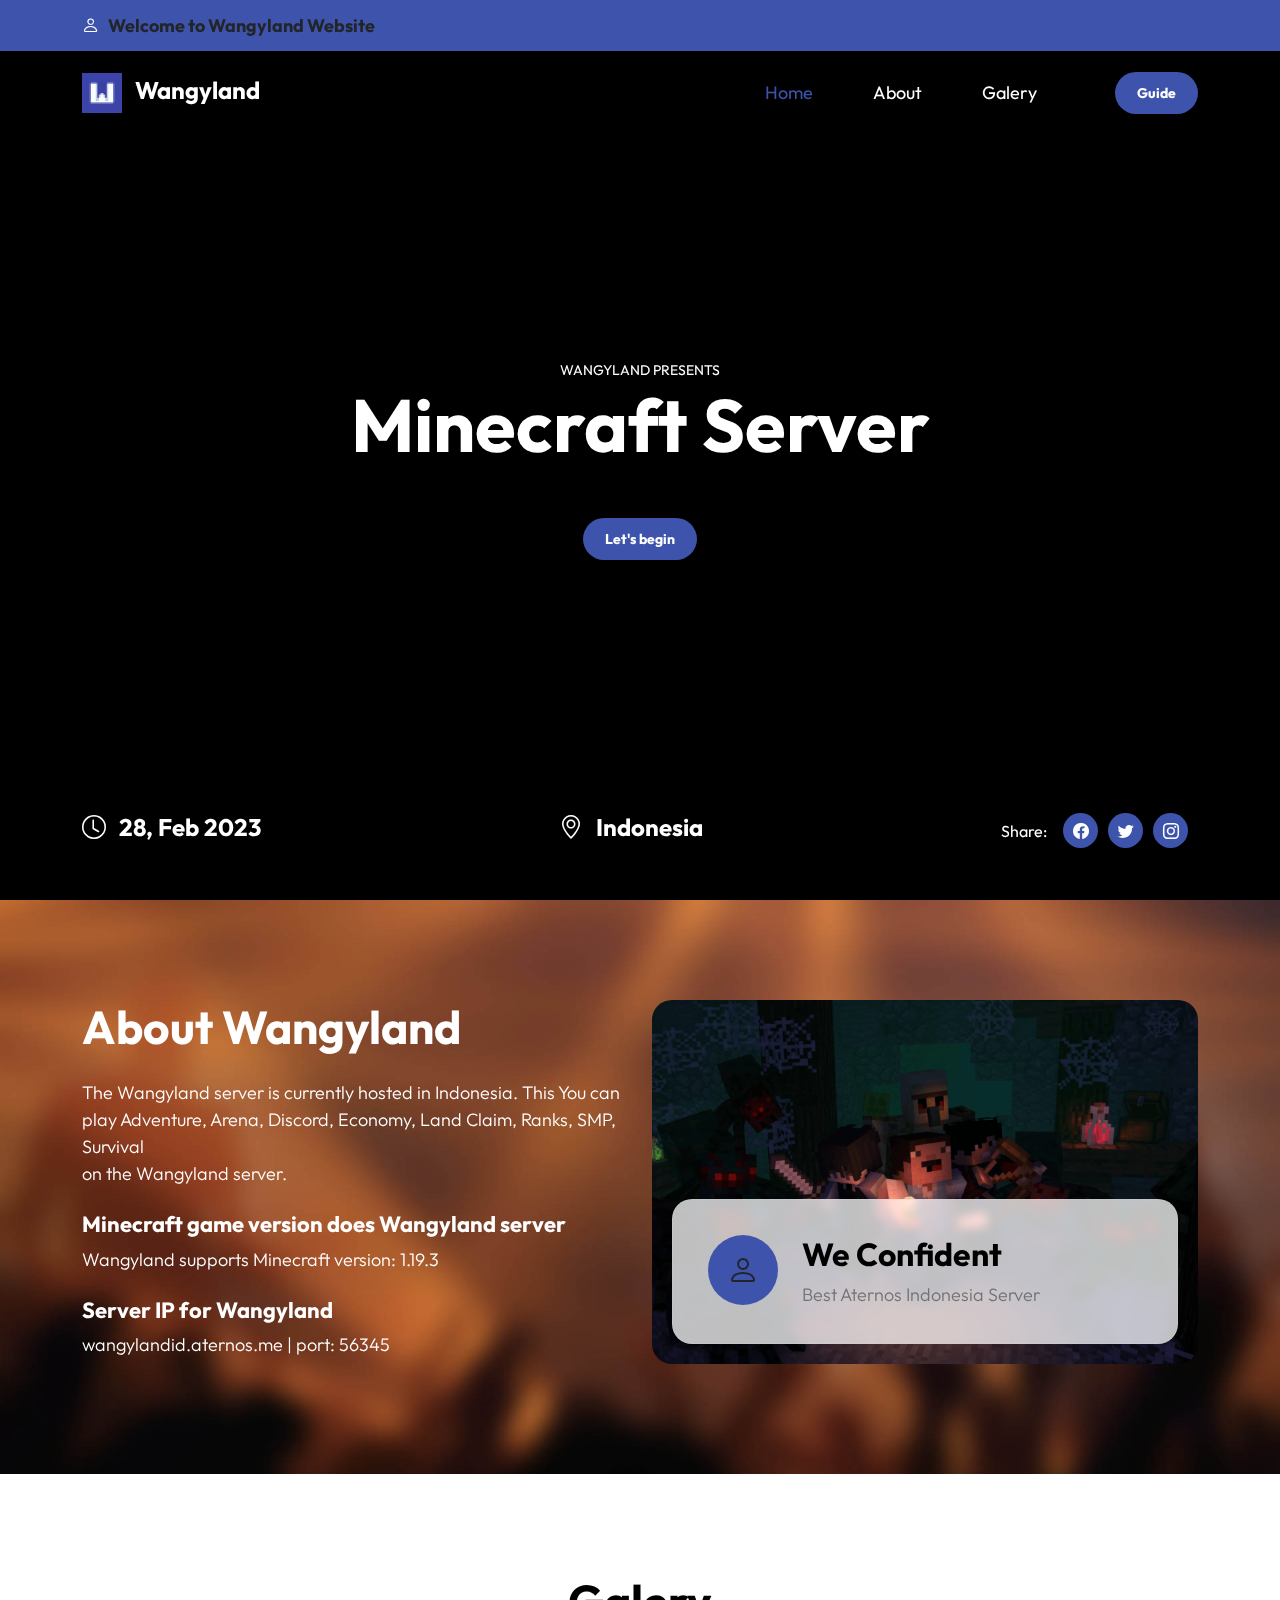
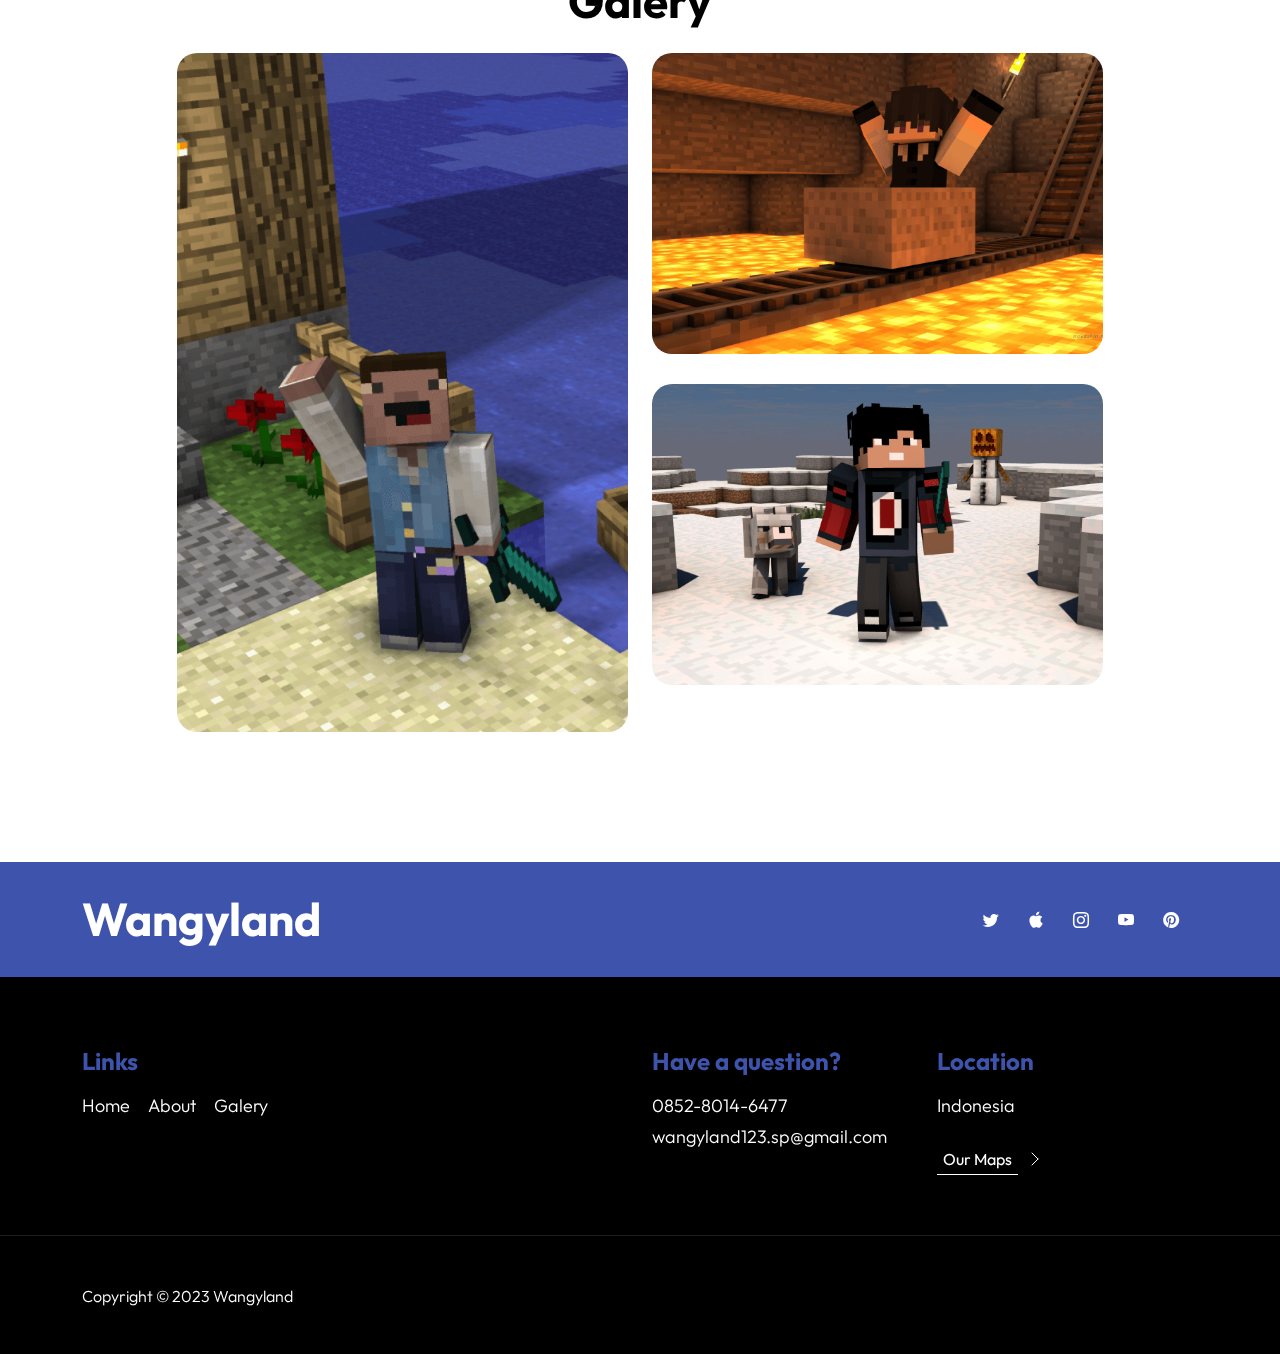
==== index.html @ ce084ea9 "Update href guide" ====
<!DOCTYPE html>
<html lang="en">

<head>
    <meta charset="utf-8">
    <meta name="viewport" content="width=device-width, initial-scale=1">
    <meta name="description" content="">
    <meta name="author" content="Dev Dewa">

    <title>Wangyland</title>

    <!-- FAVICON -->
    <link rel="apple-touch-icon" sizes="180x180" href="favicon/apple-touch-icon.png">
    <link rel="icon" type="image/png" sizes="32x32" href="favicon/favicon-32x32.png">
    <link rel="icon" type="image/png" sizes="16x16" href="favicon/favicon-16x16.png">
    <link rel="manifest" href="favicon/site.webmanifest">
    <link rel="mask-icon" href="favicon/safari-pinned-tab.svg" color="#5bbad5">
    <meta name="msapplication-TileColor" content="#ffc40d">
    <meta name="theme-color" content="#ffffff">
    
    <!-- CSS FILES -->
    <link rel="preconnect" href="https://fonts.googleapis.com">
    <link rel="preconnect" href="https://fonts.gstatic.com" crossorigin>
    <link href="https://fonts.googleapis.com/css2?family=Outfit:wght@100;200;400;700&display=swap" rel="stylesheet">
    <link href="css/bootstrap.min.css" rel="stylesheet">
    <link href="css/bootstrap-icons.css" rel="stylesheet">
    <link href="css/style.css" rel="stylesheet">

</head>

<body>

    <main>

        <header class="site-header">
            <div class="container">
                <div class="row">

                    <div class="col-lg-12 col-12 d-flex flex-wrap">
                        <p class="d-flex me-4 mb-0">
                            <i class="bi-person custom-icon me-2"></i>
                            <strong class="text-dark">Welcome to Wangyland Website</strong>
                        </p>
                    </div>

                </div>
            </div>
        </header>

        <nav class="navbar navbar-expand-lg">
            <div class="container">
                <a class="navbar-brand" href="/">
                <img src="images/logo.png" width="40px" class="me-2">
                  Wangyland
                </a>

                <a href="/guide" class="btn custom-btn d-lg-none ms-auto me-4">Guide</a>

                <button class="navbar-toggler" type="button" data-bs-toggle="collapse" data-bs-target="#navbarNav"
                    aria-controls="navbarNav" aria-expanded="false" aria-label="Toggle navigation">
                    <span class="navbar-toggler-icon"></span>
                </button>

                <div class="collapse navbar-collapse" id="navbarNav">
                    <ul class="navbar-nav align-items-lg-center ms-auto me-lg-5">
                        <li class="nav-item">
                            <a class="nav-link click-scroll" href="#home">Home</a>
                        </li>

                        <li class="nav-item">
                            <a class="nav-link click-scroll" href="#about">About</a>
                        </li>

                        <li class="nav-item">
                            <a class="nav-link click-scroll" href="#galery">Galery</a>
                        </li>

                        <!-- <li class="nav-item">
                            <a class="nav-link click-scroll" href="#section_4">Pricing</a>
                        </li> -->
                    </ul>

                    <a href="/guide" class="btn custom-btn d-lg-block d-none">Guide</a>
                </div>
            </div>
        </nav>

        <section class="hero-section" id="home">
            <div class="section-overlay"></div>

            <div class="container d-flex justify-content-center align-items-center">
                <div class="row">

                    <div class="col-12 mt-auto mb-5 text-center">
                        <small>Wangyland Presents</small>

                        <h1 class="text-white mb-5">Minecraft Server</h1>

                        <a class="btn custom-btn smoothscroll" href="#about">Let's begin</a>
                    </div>

                    <div class="col-lg-12 col-12 mt-auto d-flex flex-column flex-lg-row text-center">
                        <div class="date-wrap">
                            <h5 class="text-white">
                                <i class="custom-icon bi-clock me-2"></i>
                                28, Feb 2023
                            </h5>
                        </div>

                        <div class="location-wrap mx-auto py-3 py-lg-0">
                            <h5 class="text-white">
                                <i class="custom-icon bi-geo-alt me-2"></i>
                                Indonesia
                            </h5>
                        </div>

                        <div class="social-share">
                            <ul class="social-icon d-flex align-items-center justify-content-center">
                                <span class="text-white me-3">Share:</span>

                                <li class="social-icon-item">
                                    <a href="#" class="social-icon-link">
                                        <span class="bi-facebook"></span>
                                    </a>
                                </li>

                                <li class="social-icon-item">
                                    <a href="#" class="social-icon-link">
                                        <span class="bi-twitter"></span>
                                    </a>
                                </li>

                                <li class="social-icon-item">
                                    <a href="#" class="social-icon-link">
                                        <span class="bi-instagram"></span>
                                    </a>
                                </li>
                            </ul>
                        </div>
                    </div>
                </div>
            </div>

            <div class="video-wrap">
                <video autoplay="" loop="" muted="" class="custom-video" poster="">
                    <source src="video/video.mp4" type="video/mp4">

                    Your browser does not support the video tag.
                </video>
            </div>
        </section>


        <section class="about-section section-padding" id="about">
            <div class="container">
                <div class="row">

                    <div class="col-lg-6 col-12 mb-4 mb-lg-0 d-flex align-items-center">
                        <div class="services-info">
                            <h2 class="text-white mb-4">About Wangyland</h2>

                            <p class="text-white">The Wangyland server is currently hosted in Indonesia. This
                                You can play Adventure, Arena, Discord, Economy, Land Claim, Ranks, SMP, Survival<br>on the Wangyland server.</p>

                            <h6 class="text-white mt-4">Minecraft game version does Wangyland server</h6>

                            <p class="text-white">Wangyland supports Minecraft version: 1.19.3</p>

                            <h6 class="text-white mt-4">Server IP for Wangyland</h6>

                            <p class="text-white">wangylandid.aternos.me | port: 56345</p>
                        </div>
                    </div>

                    <div class="col-lg-6 col-12">
                        <div class="about-text-wrap">
                            <img src="images/1.png" class="about-image img-fluid">

                            <div class="about-text-info d-flex">
                                <div class="d-flex">
                                    <i class="about-text-icon bi-person"></i>
                                </div>


                                <div class="ms-4">
                                    <h3>We Confident</h3>

                                    <p class="mb-0">Best Aternos Indonesia Server</p>
                                </div>
                            </div>
                        </div>
                    </div>

                </div>
            </div>
        </section>


        <section class="artists-section section-padding" id="galery">
            <div class="container">
                <div class="row justify-content-center">

                    <div class="col-12 text-center">
                        <h2 class="mb-4">Galery</h1>
                    </div>

                    <div class="col-lg-5 col-12">
                        <div class="artists-thumb">
                            <div class="artists-image-wrap">
                                <img src="images/2.png"
                                    class="artists-image img-fluid">
                            </div>

                            <div class="artists-hover">
                                <p>
                                    <strong>Name</strong>
                                    Wordlyfield
                                </p>

                                <p>
                                    <strong>Position</strong>
                                    Founder
                                </p>

                                <p>
                                    <strong>-</strong>
                                    -
                                </p>

                                <hr>

                                <p class="mb-0">
                                    <strong>Youtube</strong>
                                    <a href="#">-</a>
                                </p>
                            </div>
                        </div>
                    </div>

                    <div class="col-lg-5 col-12">
                        <div class="artists-thumb">
                            <div class="artists-image-wrap">
                                <img src="images/3.png"
                                    class="artists-image img-fluid">
                            </div>

                            <div class="artists-hover">
                                <p>
                                    <strong>Name</strong>
                                    Tanuki23
                                </p>

                                <p>
                                    <strong>Position</strong>
                                    Co-Founder
                                </p>

                                <p>
                                    <strong>-</strong>
                                    -
                                </p>

                                <hr>

                                <p class="mb-0">
                                    <strong>Youtube</strong>
                                    <a href="#">-</a>
                                </p>
                            </div>
                        </div>

                        <div class="artists-thumb">
                            <img src="images/4.png"
                                class="artists-image img-fluid">

                            <div class="artists-hover">
                                <p>
                                    <strong>Name</strong>
                                    DewaGaming
                                </p>

                                <p>
                                    <strong>Position</strong>
                                    Admin Server
                                </p>

                                <p>
                                    <strong>-</strong>
                                    -
                                </p>

                                <hr>

                                <p class="mb-0">
                                    <strong>Youtube</strong>
                                    <a href="#">-</a>
                                </p>
                            </div>
                        </div>
                    </div>

                </div>
            </div>
        </section>
<!-- 
        <section class="pricing-section section-padding section-bg" id="section_4">
            <div class="container">
                <div class="row">

                    <div class="col-lg-8 col-12 mx-auto">
                        <h2 class="text-center mb-4">Plans, you' love</h2>
                    </div>

                    <div class="col-lg-6 col-12">
                        <div class="pricing-thumb">
                            <div class="d-flex">
                                <div>
                                    <h3><small>Member+ ( Life Time )</small> $5</h3>

                                    <p>Including good things:</p>
                                </div>

                                <p class="pricing-tag ms-auto">Save up to <span>50%</span></h2>
                            </div>

                            <ul class="pricing-list mt-3">
                                <li class="pricing-list-item">platform for potential customers</li>

                                <li class="pricing-list-item">digital experience</li>

                                <li class="pricing-list-item">high-quality sound</li>

                                <li class="pricing-list-item">standard content</li>
                            </ul>

                            <a class="link-fx-1 color-contrast-higher mt-4" href="tutorial.html">
                                <span>Buy Ticket</span>
                                <svg class="icon" viewBox="0 0 32 32" aria-hidden="true">
                                    <g fill="none" stroke="currentColor" stroke-linecap="round" stroke-linejoin="round">
                                        <circle cx="16" cy="16" r="15.5"></circle>
                                        <line x1="10" y1="18" x2="16" y2="12"></line>
                                        <line x1="16" y1="12" x2="22" y2="18"></line>
                                    </g>
                                </svg>
                            </a>
                        </div>
                    </div>

                    <div class="col-lg-6 col-12 mt-4 mt-lg-0">
                        <div class="pricing-thumb">
                            <div class="d-flex">
                                <div>
                                    <h3><small>VIP</small> $50</h3>

                                    <p>What makes a premium festava?</p>
                                </div>
                            </div>

                            <ul class="pricing-list mt-3">
                                <li class="pricing-list-item">platform for potential customers</li>

                                <li class="pricing-list-item">digital experience</li>

                                <li class="pricing-list-item">high-quality sound</li>

                                <li class="pricing-list-item">premium content</li>

                                <li class="pricing-list-item">live chat support</li>
                            </ul>

                            <a class="link-fx-1 color-contrast-higher mt-4" href="tutorial.html">
                                <span>Buy Ticket</span>
                                <svg class="icon" viewBox="0 0 32 32" aria-hidden="true">
                                    <g fill="none" stroke="currentColor" stroke-linecap="round" stroke-linejoin="round">
                                        <circle cx="16" cy="16" r="15.5"></circle>
                                        <line x1="10" y1="18" x2="16" y2="12"></line>
                                        <line x1="16" y1="12" x2="22" y2="18"></line>
                                    </g>
                                </svg>
                            </a>
                        </div>
                    </div>

                </div>
            </div>
        </section> -->

    </main>


    <footer class="site-footer">
        <div class="site-footer-top">
            <div class="container">
                <div class="row">

                    <div class="col-lg-6 col-12">
                        <h2 class="text-white mb-lg-0">Wangyland</h2>
                    </div>

                    <div class="col-lg-6 col-12 d-flex justify-content-lg-end align-items-center">
                        <ul class="social-icon d-flex justify-content-lg-end">
                            <li class="social-icon-item">
                                <a href="#" class="social-icon-link">
                                    <span class="bi-twitter"></span>
                                </a>
                            </li>

                            <li class="social-icon-item">
                                <a href="#" class="social-icon-link">
                                    <span class="bi-apple"></span>
                                </a>
                            </li>

                            <li class="social-icon-item">
                                <a href="#" class="social-icon-link">
                                    <span class="bi-instagram"></span>
                                </a>
                            </li>

                            <li class="social-icon-item">
                                <a href="#" class="social-icon-link">
                                    <span class="bi-youtube"></span>
                                </a>
                            </li>

                            <li class="social-icon-item">
                                <a href="#" class="social-icon-link">
                                    <span class="bi-pinterest"></span>
                                </a>
                            </li>
                        </ul>
                    </div>
                </div>
            </div>
        </div>

        <div class="container">
            <div class="row">

                <div class="col-lg-6 col-12 mb-4 pb-2">
                    <h5 class="site-footer-title mb-3">Links</h5>

                    <ul class="site-footer-links">
                        <li class="site-footer-link-item">
                            <a href="#home" class="site-footer-link smoothscroll">Home</a>
                        </li>

                        <li class="site-footer-link-item">
                            <a href="#about" class="site-footer-link smoothscroll">About</a>
                        </li>

                        <li class="site-footer-link-item">
                            <a href="#galery" class="site-footer-link smoothscroll">Galery</a>
                        </li>

                        <!-- <li class="site-footer-link-item">
                            <a href="#" class="site-footer-link">Pricing</a>
                        </li> -->
                    </ul>
                </div>

                <div class="col-lg-3 col-md-6 col-12 mb-4 mb-lg-0">
                    <h5 class="site-footer-title mb-3">Have a question?</h5>

                    <p class="text-white d-flex mb-1">
                        <a href="tel: 0852-8014-6477" class="site-footer-link">
                            0852-8014-6477
                        </a>
                    </p>

                    <p class="text-white d-flex">
                        <a href="mailto:wangyland123.sp@gmail.com" class="site-footer-link">
                            wangyland123.sp@gmail.com
                        </a>
                    </p>
                </div>

                <div class="col-lg-3 col-md-6 col-11 mb-4 mb-lg-0 mb-md-0">
                    <h5 class="site-footer-title mb-3">Location</h5>

                    <p class="text-white d-flex mt-3 mb-2">
                        Indonesia</p>

                    <a class="link-fx-1 color-contrast-higher mt-3" href="#">
                        <span>Our Maps</span>
                        <svg class="icon" viewBox="0 0 32 32" aria-hidden="true">
                            <g fill="none" stroke="currentColor" stroke-linecap="round" stroke-linejoin="round">
                                <circle cx="16" cy="16" r="15.5"></circle>
                                <line x1="10" y1="18" x2="16" y2="12"></line>
                                <line x1="16" y1="12" x2="22" y2="18"></line>
                            </g>
                        </svg>
                    </a>
                </div>
            </div>
        </div>

        <div class="site-footer-bottom">
            <div class="container">
                <div class="row">

                    <div class="col-lg-3 col-12 mt-5">
                        <p class="copyright-text">Copyright © 2023 Wangyland</p>
                    </div>

                    <!-- <div class="col-lg-8 col-12 mt-lg-5">
                        <ul class="site-footer-links">
                            <li class="site-footer-link-item">
                                <a href="#" class="site-footer-link">Terms &amp; Conditions</a>
                            </li>

                            <li class="site-footer-link-item">
                                <a href="#" class="site-footer-link">Privacy Policy</a>
                            </li>
                        </ul>
                    </div> -->
                </div>
            </div>
        </div>
    </footer>

    <!-- JS -->
    <script src="js/jquery.min.js"></script>
    <script src="js/bootstrap.min.js"></script>
    <script src="js/jquery.sticky.js"></script>
    <script src="js/click-scroll.js"></script>
    <script src="js/custom.js"></script>

</body>

</html>
---- css/style.css ----
/*---------------------------------------
  CUSTOM PROPERTIES ( VARIABLES )             
-----------------------------------------*/
:root {
  --white-color:                  #ffffff;
  --primary-color:                #3E54AC;
  --secondary-color:              #3E54AC;
  --section-bg-color:             #ECF2FF;
  --custom-btn-bg-color:          #3E54AC;
  --custom-btn-bg-hover-color:    #655DBB;
  --dark-color:                   #000000;
  --p-color:                      #717275;
  --border-color:                 #3E54AC;
  --link-hover-color:             #655DBB;

  --body-font-family:             'Outfit', sans-serif;

  --h1-font-size:                 74px;
  --h2-font-size:                 46px;
  --h3-font-size:                 32px;
  --h4-font-size:                 28px;
  --h5-font-size:                 24px;
  --h6-font-size:                 22px;
  --p-font-size:                  18px;
  --btn-font-size:                14px;
  --copyright-font-size:          16px;

  --border-radius-large:          100px;
  --border-radius-medium:         20px;
  --border-radius-small:          10px;

  --font-weight-light:            300;
  --font-weight-normal:           400;
  --font-weight-bold:             700;
}

body {
  background-color: var(--white-color);
  font-family: var(--body-font-family); 
}


/*---------------------------------------
  TYPOGRAPHY               
-----------------------------------------*/

h2,
h3,
h4,
h5,
h6 {
  color: var(--dark-color);
}

h1,
h2,
h3,
h4,
h5,
h6 {
  font-weight: var(--font-weight-bold);
}

h1 {
  font-size: var(--h1-font-size);
}

h2 {
  font-size: var(--h2-font-size);
}

h3 {
  font-size: var(--h3-font-size);
}

h4 {
  font-size: var(--h4-font-size);
}

h5 {
  font-size: var(--h5-font-size);
}

h6 {
  font-size: var(--h6-font-size);
}

p {
  color: var(--p-color);
  font-size: var(--p-font-size);
  font-weight: var(--font-weight-light);
}

ul li {
  color: var(--p-color);
  font-size: var(--p-font-size);
  font-weight: var(--font-weight-light);
}

a, 
button {
  touch-action: manipulation;
  transition: all 0.3s;
}

a {
  display: inline-block;
  color: var(--primary-color);
  text-decoration: none;
}

a:hover {
  color: var(--link-hover-color);
}

b,
strong {
  font-weight: var(--font-weight-bold);
}

.link-fx-1 {
  color: var(--white-color);
  position: relative;
  display: inline-flex;
  align-items: center;
  height: 32px;
  padding: 0 6px;
  text-decoration: none;
  -webkit-font-smoothing: antialiased;
  -moz-osx-font-smoothing: grayscale;
}

.link-fx-1:hover {
  color: var(--link-hover-color);
}

.link-fx-1:hover::before {
  transform: translateX(17px) scaleX(0);
  transition: transform .2s;
}

.link-fx-1:hover .icon circle {
  stroke-dashoffset: 200;
  transition: stroke-dashoffset .2s .1s;
}

.link-fx-1:hover .icon line {
  transform: rotate(-180deg);
}

.link-fx-1:hover .icon line:last-child {
  transform: rotate(180deg);
}

.link-fx-1::before {
  content: "";
  position: absolute;
  bottom: 0;
  left: 0;
  width: 100%;
  height: 1px;
  background-color: currentColor;
  transform-origin: right center;
  transition: transform .2s .1s;
}

.link-fx-1 .icon {
  position: absolute;
  right: 0;
  bottom: 0;
  transform: translateX(100%) rotate(90deg);
  font-size: 32px;
}

.icon {
  --size: 1em;
  height: var(--size);
  width: var(--size);
  display: inline-block;
  color: inherit;
  fill: currentColor;
  line-height: 1;
  flex-shrink: 0;
  max-width: initial;
}

.link-fx-1 .icon circle {
  stroke-dasharray: 100;
  stroke-dashoffset: 100;
  transition: stroke-dashoffset .2s;
}

.link-fx-1 .icon line {
  transition: transform .4s;
  transform-origin: 13px 15px;
}

.link-fx-1 .icon line:last-child {
  transform-origin: 19px 15px;
}


/*---------------------------------------
  SECTION               
-----------------------------------------*/
.section-padding {
  padding-top: 100px;
  padding-bottom: 100px;
}

.section-bg {
  background-color: var(--section-bg-color);
}

.section-overlay {
  background-color: var(--dark-color);
  position: absolute;
  top: 0;
  left: 0;
  pointer-events: none;
  width: 100%;
  height: 100%;
  opacity: 0.35;
}

.section-overlay + .container {
  position: relative;
}

.tab-content {
  background-color: var(--white-color);
  border-radius: var(--border-radius-medium);
  padding: 45px;
}

.nav-tabs {
  background-color: var(--section-bg-color);
  border-radius: var(--border-radius-large);
  border-bottom: 0;
  padding: 15px;
}

.nav-tabs .nav-link {
  border-radius: var(--border-radius-large);
  border: 0;
  padding: 15px 25px;
  transition: all 0.3s;
}

.nav-tabs .nav-link:first-child {
  margin-right: 15px;
}

.nav-tabs .nav-item.show .nav-link, 
.nav-tabs .nav-link.active,
.nav-tabs .nav-link:focus, 
.nav-tabs .nav-link:hover {
  background: var(--white-color);
  box-shadow: 0 1rem 3rem rgba(0,0,0,.175);
  color: var(--primary-color);
}

.nav-tabs h5 {
  color: var(--p-color); 
  margin-bottom: 0;
}

.nav-tabs .nav-link.active h5,
.nav-tabs .nav-link:focus h5, 
.nav-tabs .nav-link:hover h5 {
  color: var(--primary-color);
}


/*---------------------------------------
  CUSTOM ICON COLOR               
-----------------------------------------*/
.custom-icon {
  color: var(--white-color);
}


/*---------------------------------------
  CUSTOM BUTTON               
-----------------------------------------*/
.custom-btn {
  background: var(--custom-btn-bg-color);
  border: 2px solid transparent;
  border-radius: var(--border-radius-large);
  color: var(--white-color);
  font-size: var(--btn-font-size);
  font-weight: var(--font-weight-bold);
  line-height: normal;
  transition: all 0.3s;
  padding: 10px 20px;
}

.custom-btn:hover {
  background: var(--custom-btn-bg-hover-color);
  color: var(--white-color);
}

.custom-border-btn {
  background: transparent;
  border: 2px solid var(--custom-btn-bg-color);
  color: var(--custom-btn-bg-color);
}

.navbar-expand-lg .navbar-nav .nav-link.custom-btn:hover,
.custom-border-btn:hover {
  background: var(--custom-btn-bg-hover-color);
  border-color: transparent;
  color: var(--white-color);
}

.custom-btn-bg-white {
  border-color: var(--white-color);
  color: var(--white-color);
}


/*---------------------------------------
  VIDEO              
-----------------------------------------*/
.video-wrap {
  z-index: -100;
}

.custom-video {
  position: absolute;
  top: 0;
  left: 0;
  object-fit: cover;
  width: 100%;
  height: 100%;
}


/*---------------------------------------
  SITE HEADER              
-----------------------------------------*/
.site-header {
  background-color: var(--primary-color);
  padding-top: 12px;
  padding-bottom: 12px;
}


/*---------------------------------------
  NAVIGATION              
-----------------------------------------*/
.sticky-wrapper {
  position: absolute;
  top: 0;
  right: 0;
  left: 0;
  margin-top: 51px;
}

.sticky-wrapper.is-sticky .navbar {
  background-color: var(--dark-color);
}

.navbar {
  background: transparent;
  z-index: 9;
}

.navbar-brand,
.navbar-brand:hover {
  color: var(--white-color);
  font-size: var(--h5-font-size);
  font-weight: var(--font-weight-bold);
}

.navbar-expand-lg .navbar-nav .nav-link {
  border-radius: var(--border-radius-large);
  margin: 10px;
  padding: 10px 20px;
}

.navbar-nav .nav-link {
  display: inline-block;
  color: var(--white-color);
  font-size: var(--p-font-size);
  font-weight: var(--font-weight-normal);
  position: relative;
  padding-top: 15px;
  padding-bottom: 15px;
}

.navbar-nav .nav-link.active, 
.navbar-nav .nav-link:hover {
  color: var(--secondary-color);
}

.navbar-toggler {
  border: 0;
  padding: 0;
  cursor: pointer;
  margin: 0;
  width: 30px;
  height: 35px;
  outline: none;
}

.navbar-toggler:focus {
  outline: none;
  box-shadow: none;
}

.navbar-toggler[aria-expanded="true"] .navbar-toggler-icon {
  background: transparent;
}

.navbar-toggler[aria-expanded="true"] .navbar-toggler-icon:before,
.navbar-toggler[aria-expanded="true"] .navbar-toggler-icon:after {
  transition: top 300ms 50ms ease, -webkit-transform 300ms 350ms ease;
  transition: top 300ms 50ms ease, transform 300ms 350ms ease;
  transition: top 300ms 50ms ease, transform 300ms 350ms ease, -webkit-transform 300ms 350ms ease;
  top: 0;
}

.navbar-toggler[aria-expanded="true"] .navbar-toggler-icon:before {
  transform: rotate(45deg);
}

.navbar-toggler[aria-expanded="true"] .navbar-toggler-icon:after {
  transform: rotate(-45deg);
}

.navbar-toggler .navbar-toggler-icon {
  background: var(--white-color);
  transition: background 10ms 300ms ease;
  display: block;
  width: 30px;
  height: 2px;
  position: relative;
}

.navbar-toggler .navbar-toggler-icon:before,
.navbar-toggler .navbar-toggler-icon:after {
  transition: top 300ms 350ms ease, -webkit-transform 300ms 50ms ease;
  transition: top 300ms 350ms ease, transform 300ms 50ms ease;
  transition: top 300ms 350ms ease, transform 300ms 50ms ease, -webkit-transform 300ms 50ms ease;
  position: absolute;
  right: 0;
  left: 0;
  background: var(--white-color);
  width: 30px;
  height: 2px;
  content: '';
}

.navbar-toggler .navbar-toggler-icon::before {
  top: -8px;
}

.navbar-toggler .navbar-toggler-icon::after {
  top: 8px;
}


/*---------------------------------------
  HERO        
-----------------------------------------*/
.hero-section {
  position: relative;
  overflow: hidden;
  padding-top: 100px;
  height: calc(100vh - 51px);
}

.hero-section small {
  color: var(--white-color);
  text-transform: uppercase;
}

.hero-section .section-overlay {
  z-index: 2;
  opacity: 0.45;
}

.hero-section .container {
  position: relative;
  z-index: 2;
  height: 100%;
  padding-bottom: 50px;
}

.hero-section .container .row {
  height: 100%;
}


/*---------------------------------------
  ABOUT              
-----------------------------------------*/
.about-section {
  background-image: url('../images/blur.jpg');
  background-color: #704010;
  background-repeat: no-repeat;
  background-size: cover;
  position: relative;
}

.about-image {
  border-radius: var(--border-radius-medium);
  display: block;
}

.about-text-wrap {
  position: relative;
}

.about-text-icon {
  background: var(--primary-color);
  border-radius: 100%;
  font-size: var(--h3-font-size);
  width: 70px;
  height: 70px;
  line-height: 70px;
  text-align: center;
}

.about-text-info {
  backdrop-filter: blur(5px) saturate(180%);
  -webkit-backdrop-filter: blur(5px) saturate(180%);
  background-color: rgba(255, 255, 255, 0.75);
  border-radius: var(--border-radius-medium);
  border: 1px solid rgba(209, 213, 219, 0.3);
  position: absolute;
  bottom: 0;
  right: 0;
  left: 0;
  margin: 20px;
  padding: 35px;
}


/*---------------------------------------
  ARTISTS              
-----------------------------------------*/
.artists-thumb {
  position: relative;
  overflow: hidden;
  margin-bottom: 30px;
}

.artists-image {
  border-radius: var(--border-radius-medium);
  display: block;
  width: 100%;
}

.artists-thumb:hover .artists-hover {
  transform: translateY(0);
  opacity: 1;
}

.artists-hover {
  background-color: var(--primary-color);
  background-color: rgba(248, 203, 46, 0.75);
  border-radius: var(--border-radius-medium);
  backdrop-filter: blur(5px) saturate(180%);
  -webkit-backdrop-filter: blur(5px) saturate(180%);
  margin: 20px;
  padding: 35px;
  transition: all 0.5s ease;
  transform: translateY(100%);
  position: absolute;
  bottom: 0;
  right: 0;
  left: 0;
  opacity: 0;
}

.artists-hover p strong {
  color: var(--white-color);
  display: inline-block;
  min-width: 180px;
  margin-right: 20px;
}

.artists-hover p a {
  color: var(--secondary-color);
}

.artists-hover p a:hover {
  color: var(--white-color);
}

.artists-hover hr {
  margin: 1.5rem 0;
}


/*---------------------------------------
  PRICING              
-----------------------------------------*/
.pricing-thumb {
  border: 5px dotted var(--dark-color);
  border-radius: var(--border-radius-medium);
  position: relative;
  padding: 50px;
}

.pricing-thumb h3 small {
  display: inline-block;
  font-size: var(--p-font-size);
  margin-right: 15px;
}

.pricing-list {
  column-count: 2;
  padding-left: 20px;
}

.pricing-list-item {
  line-height: normal;
  margin-right: 10px;
  margin-bottom: 10px;
}

.pricing-tag {
  background-color: var(--secondary-color);
  border-radius: var(--border-radius-large);
  color: var(--white-color);
  font-weight: var(--font-weight-bold);
  text-align: center;
  display: flex;
  flex-direction: column;
  justify-content: center;
  align-items: center;
  width: 120px;
  height: 120px;
  position: absolute;
  top: 0;
  right: 0;
  margin: 20px;
}

.pricing-tag span {
  font-size: 180%;
  line-height: normal;
}

.pricing-thumb .link-fx-1 {
  color: var(--primary-color);
}

.pricing-thumb .link-fx-1:hover {
  color: var(--link-hover-color);
}


/*---------------------------------------
  CONTACT               
-----------------------------------------*/
.google-map {
  border-radius: var(--border-radius-medium);
}


/*---------------------------------------
  SITE FOOTER              
-----------------------------------------*/
.site-footer {
  background-color: var(--dark-color);
  position: relative;
  overflow: hidden;
  padding-bottom: 30px;
}

.site-footer-top {
  background-color: var(--secondary-color);
  background-repeat: no-repeat;
  margin-bottom: 70px;
  padding-top: 30px;
  padding-bottom: 30px;
}

.site-footer-bottom {
  border-top: 1px solid #1f1c1c;
  margin-top: 60px;
}

.site-footer-title {
  color: var(--primary-color); 
}

.site-footer-link,
.copyright-text {
  color: var(--white-color);
}

.site-footer-links {
  padding-left: 0;
}

.site-footer-link-item {
  list-style: none;
  display: inline-block;
  margin-right: 15px;
}

.copyright-text {
  font-size: var(--copyright-font-size);
}


/*---------------------------------------
  SOCIAL ICON               
-----------------------------------------*/
.social-icon {
  margin: 0;
  padding: 0;
}

.social-icon-item {
  list-style: none;
  display: inline-block;
  vertical-align: top;
}

.social-icon-link {
  background: var(--secondary-color);
  border-radius: var(--border-radius-large);
  color: var(--white-color);
  font-size: var(--copyright-font-size);
  display: block;
  margin-right: 10px;
  text-align: center;
  width: 35px;
  height: 35px;
  line-height: 36px;
  transition: background 0.2s, color 0.2s;
}

.social-icon-link:hover {
  background: var(--primary-color);
  color: var(--white-color);
}

.social-icon-link span {
  display: block;
}

.social-icon-link span:hover::before{
  animation: spinAround 2s linear infinite;
}

@keyframes spinAround {
  from {
    transform: rotate(0deg)
  }
  to {
    transform: rotate(360deg);
  }
}


/*---------------------------------------
  RESPONSIVE STYLES               
-----------------------------------------*/
@media screen and (max-width: 991px) {
  h1 {
    font-size: 62px;
  }

  h2 {
    font-size: 36px;
  }

  h3 {
    font-size: 32px;
  }

  h4 {
    font-size: 28px;
  }

  h5 {
    font-size: 20px;
  }

  h6 {
    font-size: 18px;
  }

  .section-padding {
    padding-top: 50px;
    padding-bottom: 50px;
  }
  
  .navbar {
    background-color: var(--dark-color);
  }

  .navbar-expand-lg .navbar-nav {
    padding-bottom: 30px;
  }

  .navbar-expand-lg .navbar-nav .nav-link {
    padding: 0;
  }

  .hero-section {
    padding-top: 150px;
  }

  .pricing-thumb {
    padding: 35px;
  }

  .schedule-table h3 {
    font-size: 22px;
  }

  .schedule-table th {
    padding: 20px;
  }

  .schedule-table tr, 
  .schedule-table td {
    padding: 25px;
  }

  .ticket-section {
    padding-top: 130px;
  }

  .ticket-form {
    padding: 30px;
  }
}

@media screen and (max-width: 767px) {
  .custom-btn {
    font-size: 14px;
    padding: 10px 20px;
  }
}

@media screen and (max-width: 480px) {
  h1 {
    font-size: 52px;
  }

  h2 {
    font-size: 28px;
  }

  h3 {
    font-size: 26px;
  }

  h4 {
    font-size: 22px;
  }

  h5 {
    font-size: 20px;
  }
  
  .artists-section p {
    font-size: 14px;
  }

  .artists-hover {
    padding: 15px;
  }
}

@media screen and (max-width: 360px) {
  nav a img {
    display: none;
  }

  .artists-section p {
    font-size: 13px;
  }

  .artists-hover {
    padding: 15px 10px;
  }
}
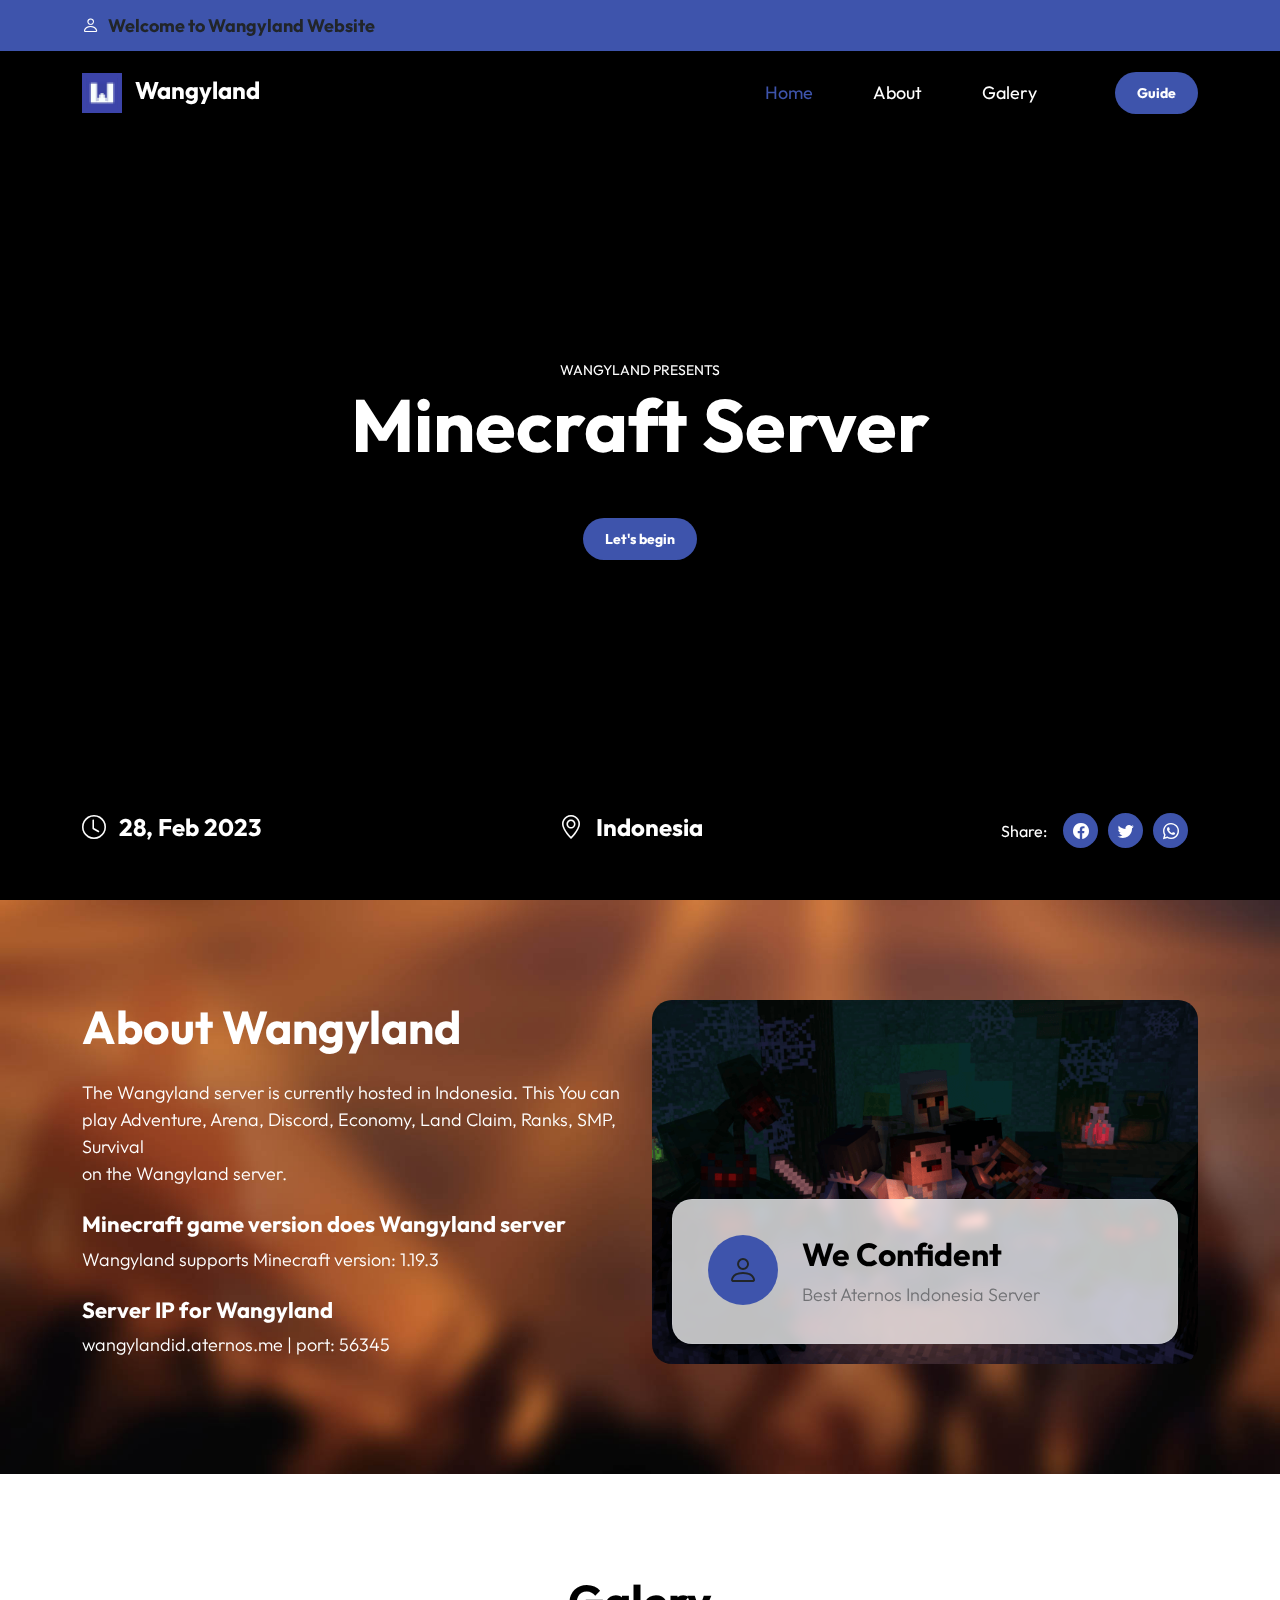
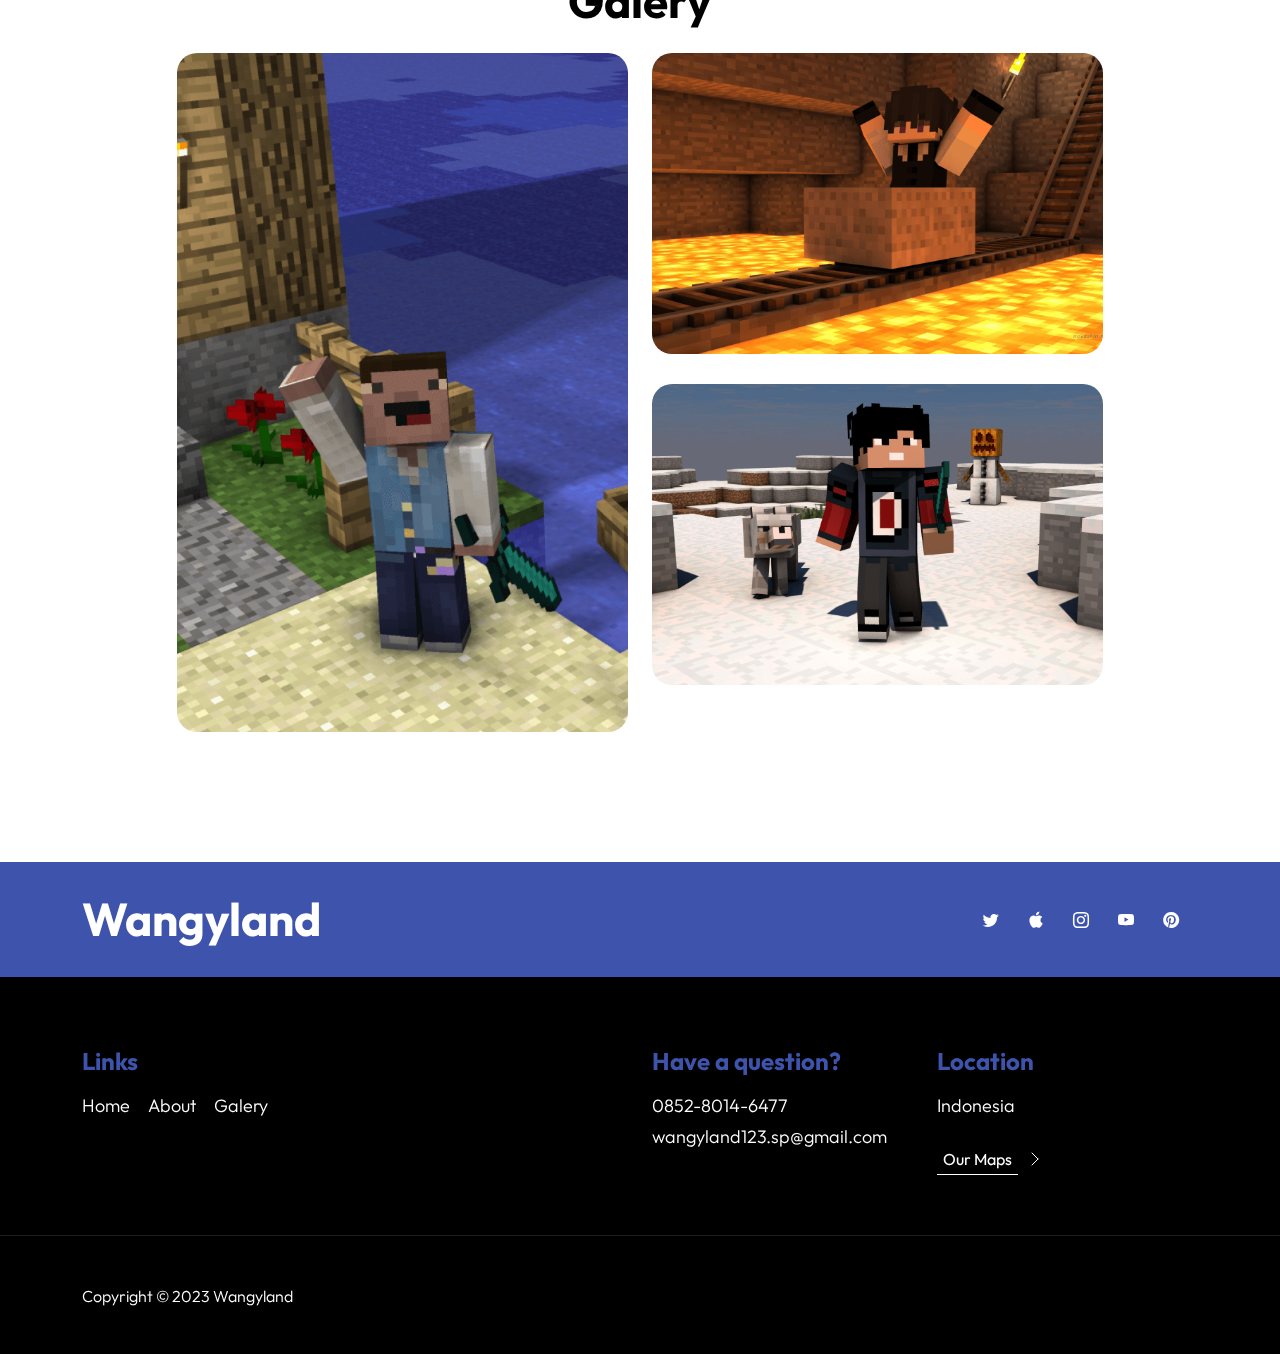
==== commit 3822fab6: "Add link in share icon and change instagram to whatsapp" ====
--- a/index.html
+++ b/index.html
@@ -54,7 +54,7 @@
                   Wangyland
                 </a>
 
-                <a href="/guide" class="btn custom-btn d-lg-none ms-auto me-4">Guide</a>
+                <a href="guide.html" class="btn custom-btn d-lg-none ms-auto me-4">Guide</a>
 
                 <button class="navbar-toggler" type="button" data-bs-toggle="collapse" data-bs-target="#navbarNav"
                     aria-controls="navbarNav" aria-expanded="false" aria-label="Toggle navigation">
@@ -80,7 +80,7 @@
                         </li> -->
                     </ul>
 
-                    <a href="/guide" class="btn custom-btn d-lg-block d-none">Guide</a>
+                    <a href="guide.html" class="btn custom-btn d-lg-block d-none">Guide</a>
                 </div>
             </div>
         </nav>
@@ -119,20 +119,20 @@
                                 <span class="text-white me-3">Share:</span>
 
                                 <li class="social-icon-item">
-                                    <a href="#" class="social-icon-link">
+                                    <a href="https://www.facebook.com/sharer/sharer.php?u=https://wangyland.vercel.app/" class="social-icon-link">
                                         <span class="bi-facebook"></span>
                                     </a>
                                 </li>
 
                                 <li class="social-icon-item">
-                                    <a href="#" class="social-icon-link">
+                                    <a href="https://twitter.com/intent/tweet?url=https://wangyland.vercel.app/&text=" class="social-icon-link">
                                         <span class="bi-twitter"></span>
                                     </a>
                                 </li>
 
                                 <li class="social-icon-item">
-                                    <a href="#" class="social-icon-link">
-                                        <span class="bi-instagram"></span>
+                                    <a href="https://api.whatsapp.com/send?text=Wangyland, Minecraft Server, Java (PC)%0ahttps://wangyland.vercel.app/" class="social-icon-link">
+                                        <span class="bi-whatsapp"></span>
                                     </a>
                                 </li>
                             </ul>
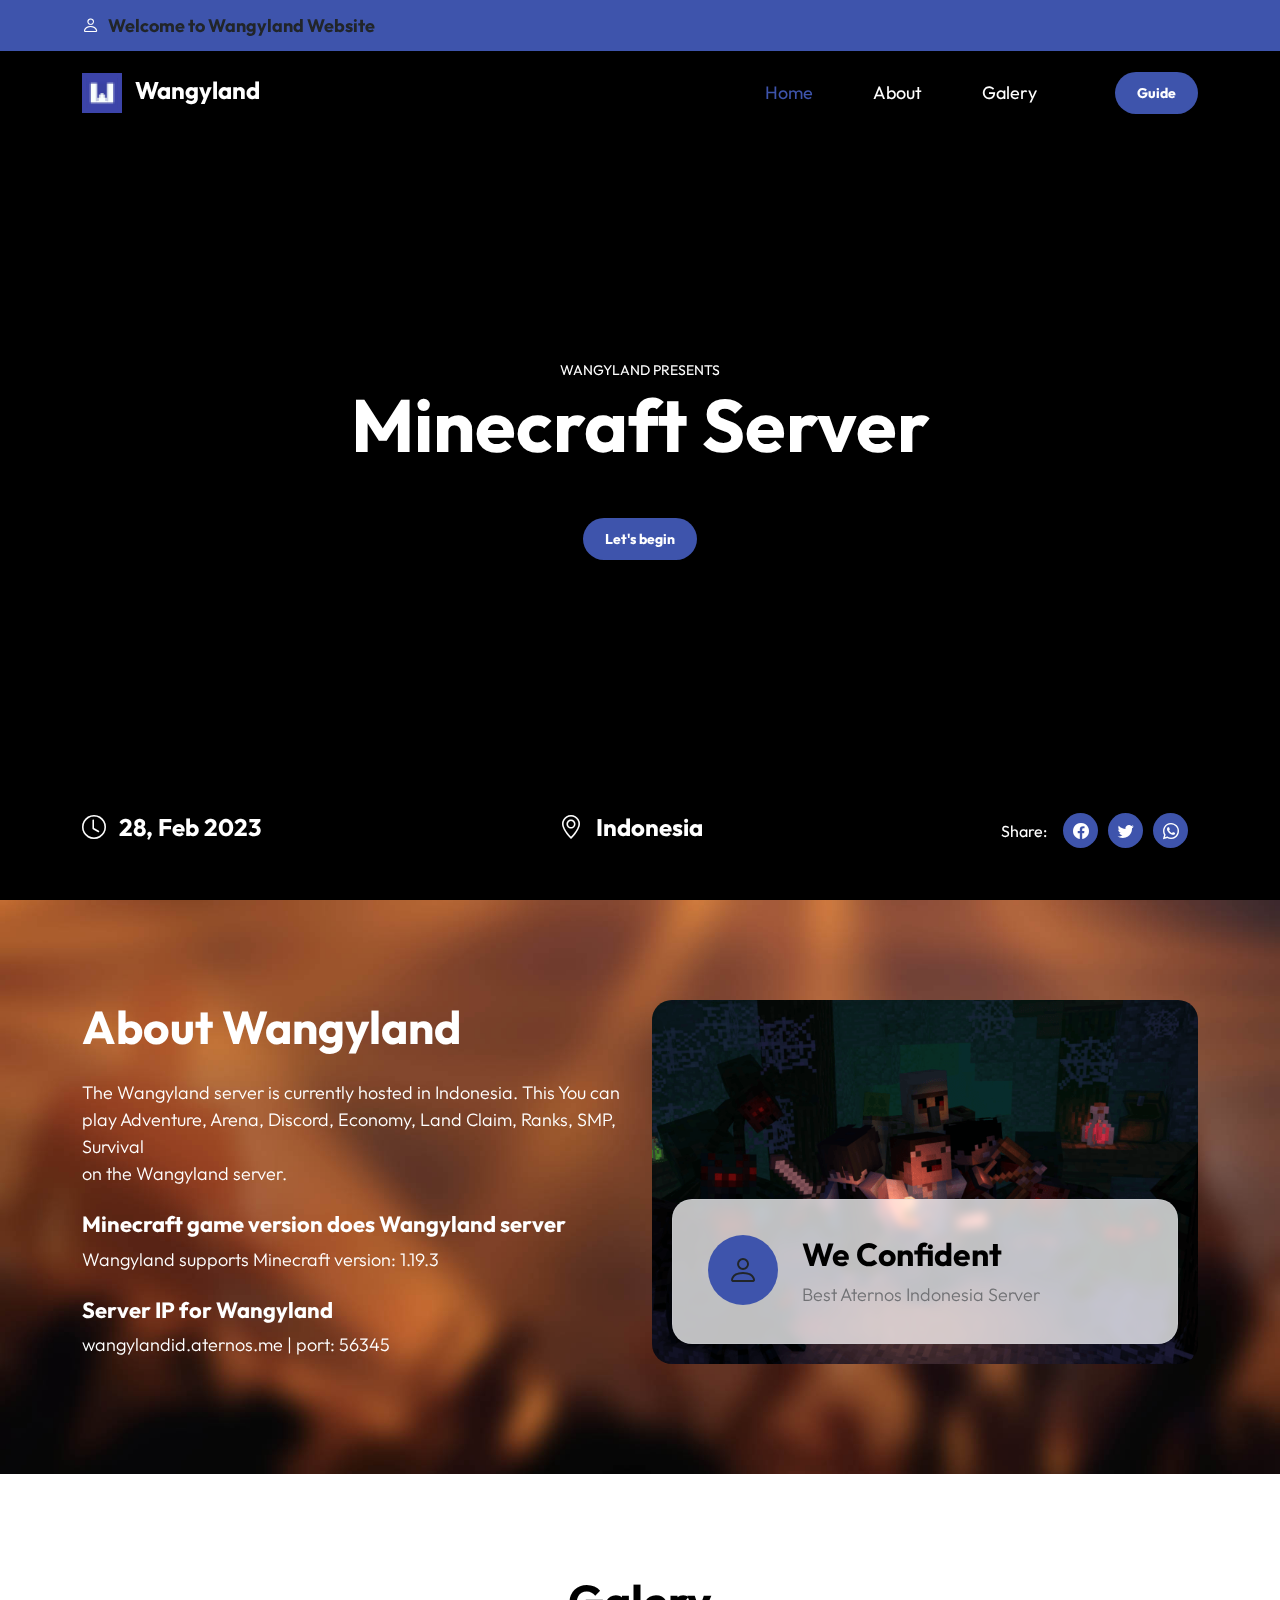
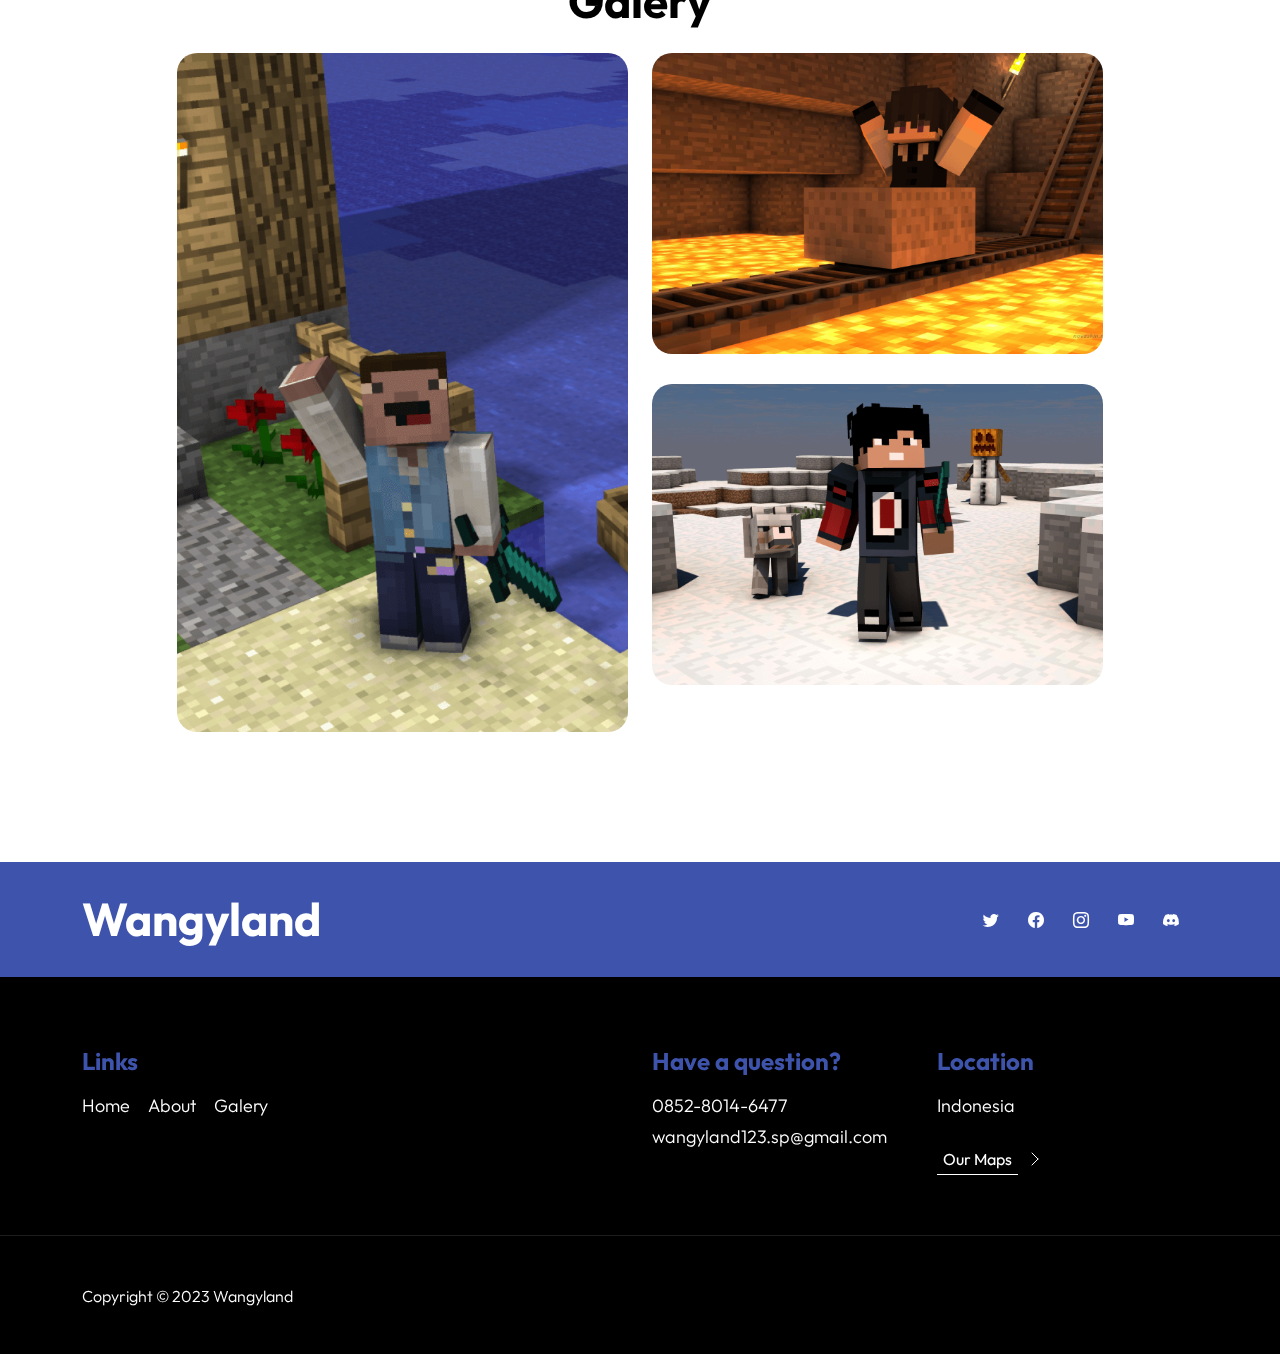
==== commit 571f342b: "Insert discord link" ====
--- a/index.html
+++ b/index.html
@@ -407,7 +407,7 @@
 
                             <li class="social-icon-item">
                                 <a href="#" class="social-icon-link">
-                                    <span class="bi-apple"></span>
+                                    <span class="bi-facebook"></span>
                                 </a>
                             </li>
 
@@ -424,8 +424,8 @@
                             </li>
 
                             <li class="social-icon-item">
-                                <a href="#" class="social-icon-link">
-                                    <span class="bi-pinterest"></span>
+                                <a href="https://discord.gg/FpEspqEs3M" class="social-icon-link">
+                                    <span class="bi-discord"></span>
                                 </a>
                             </li>
                         </ul>
